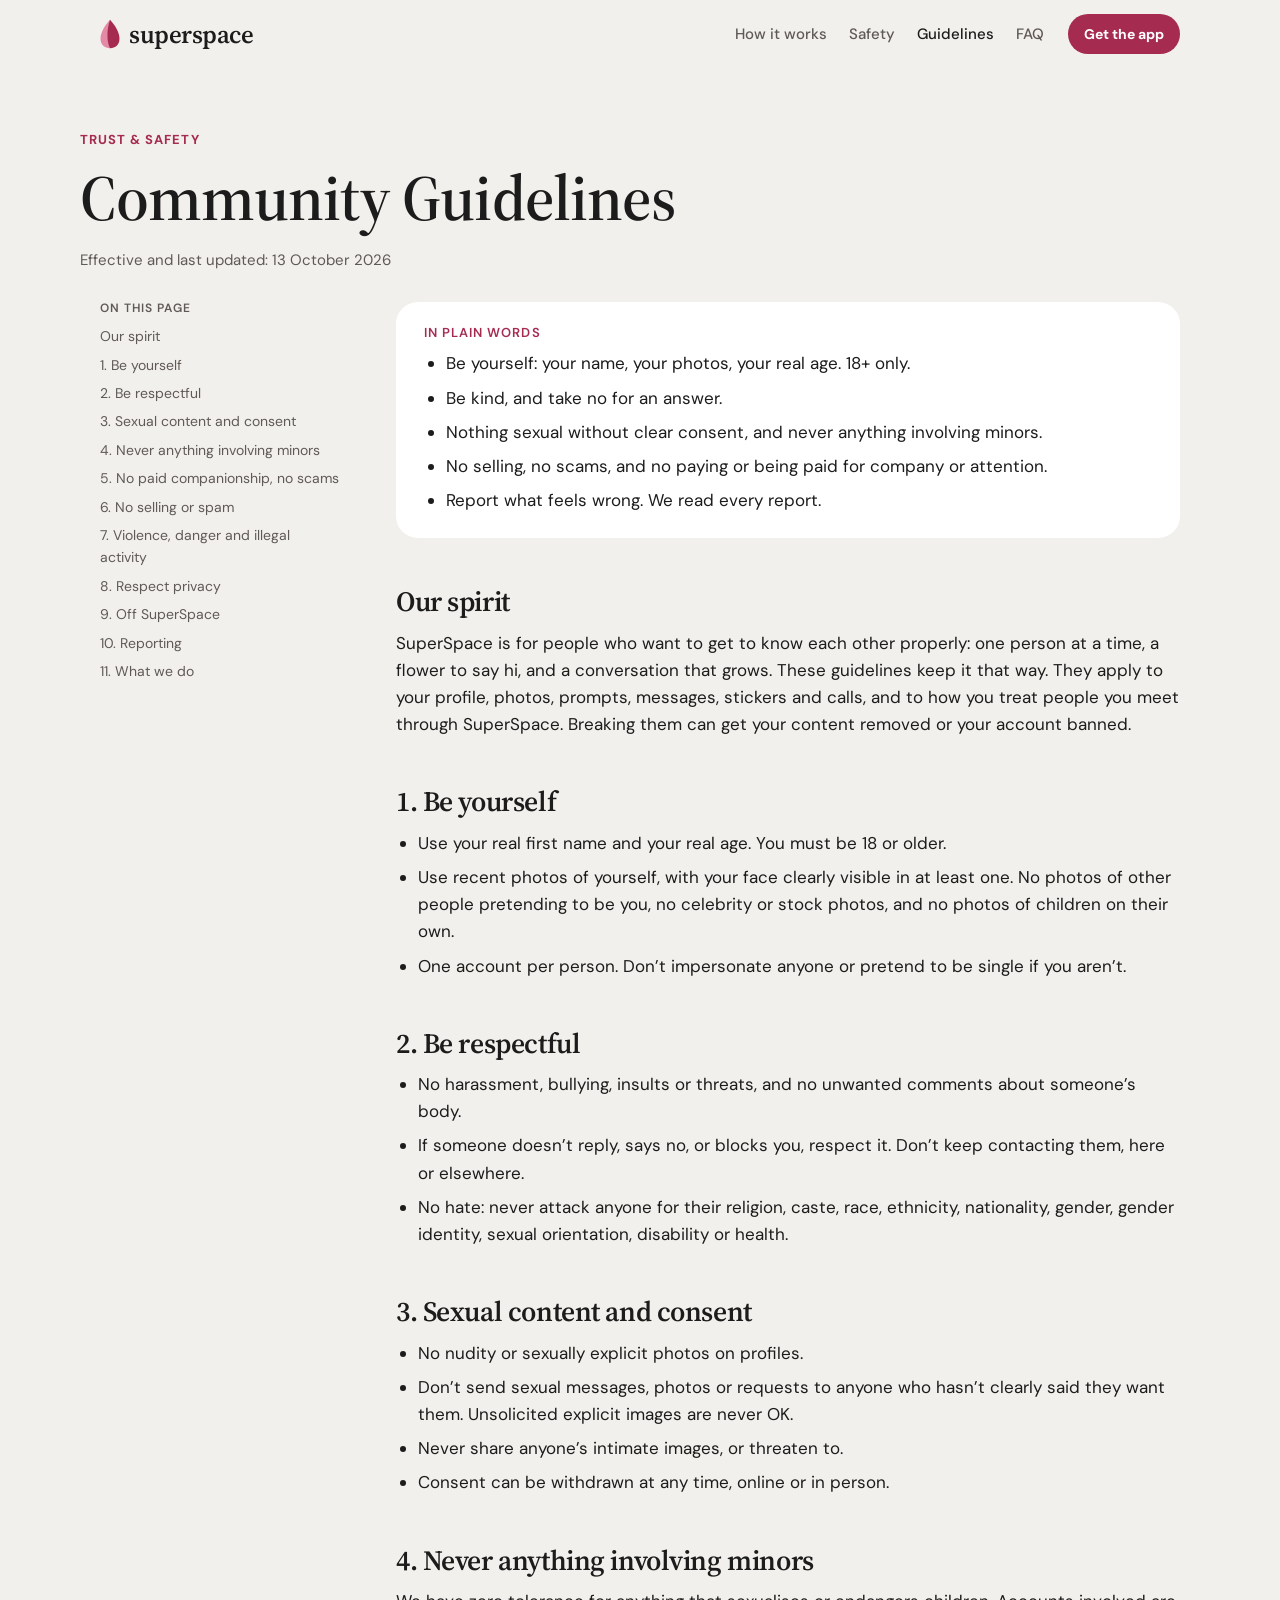
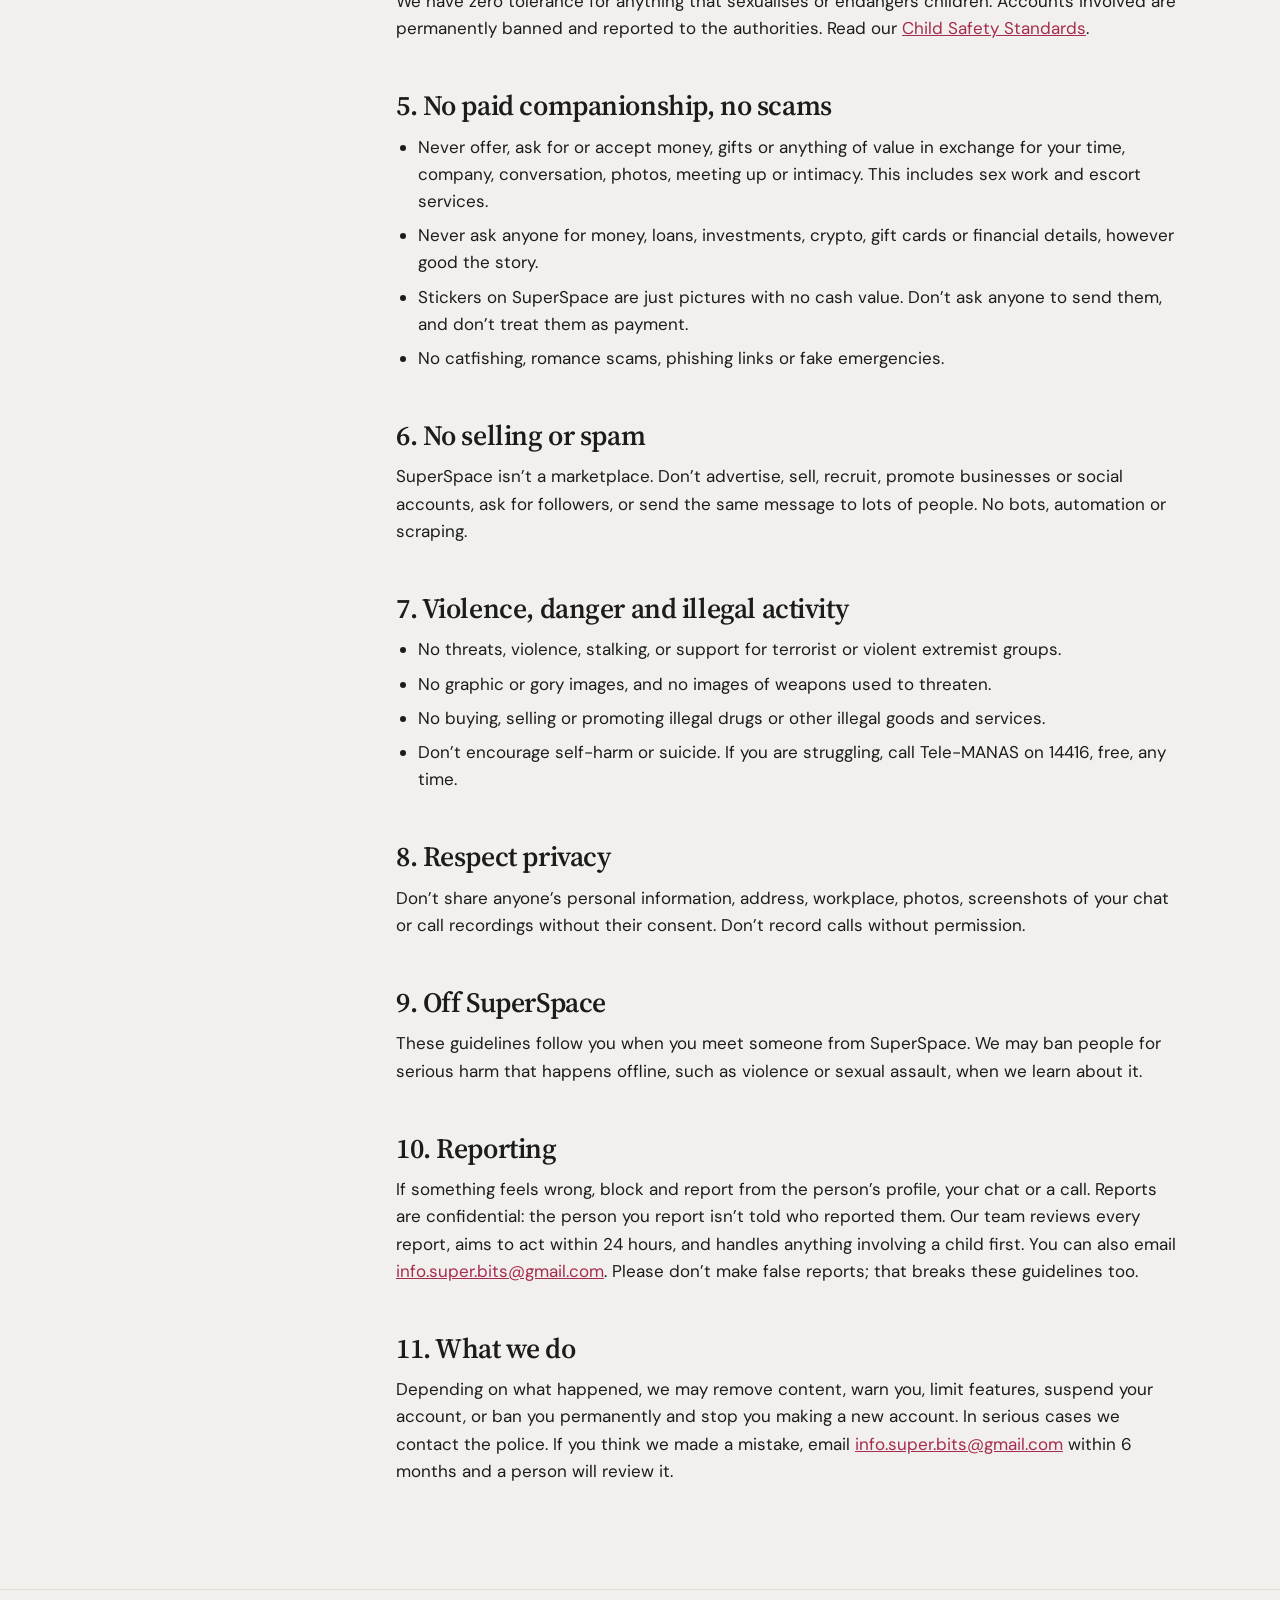
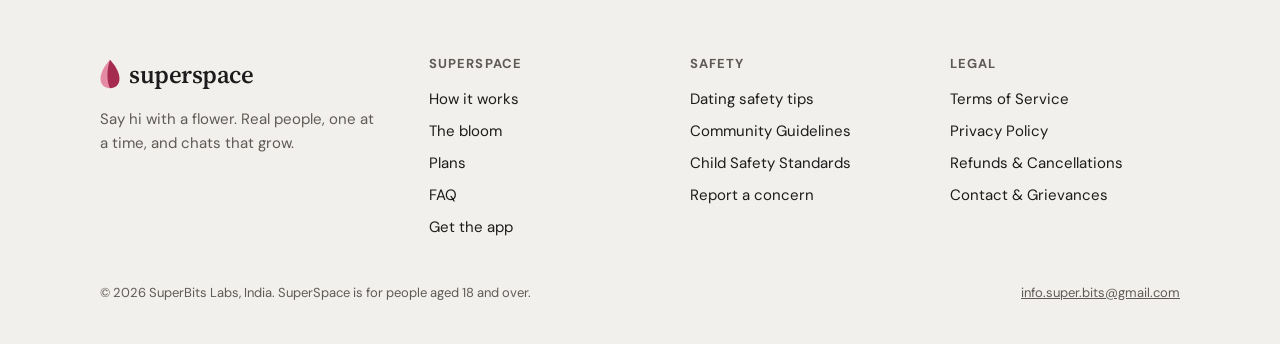
==== community-guidelines.html @ 1fc6d475 "Rebuild the site for SuperSpace the dating app New design in the app's look (paper, rose, the bud), " ====
<!doctype html>
<html lang="en-IN">
<head>
<meta charset="utf-8">
<meta name="viewport" content="width=device-width, initial-scale=1">
<title>Community Guidelines — SuperSpace</title>
<meta name="description" content="The rules that keep SuperSpace kind, safe and real.">
<link rel="canonical" href="https://superspace.superbits.in/community-guidelines">
<meta property="og:type" content="website">
<meta property="og:site_name" content="SuperSpace">
<meta property="og:title" content="Community Guidelines — SuperSpace">
<meta property="og:description" content="The rules that keep SuperSpace kind, safe and real.">
<meta property="og:url" content="https://superspace.superbits.in/community-guidelines">
<meta property="og:image" content="https://superspace.superbits.in/assets/og.png">
<meta name="twitter:card" content="summary_large_image">
<meta name="theme-color" content="#F2F0EC" media="(prefers-color-scheme: light)">
<meta name="theme-color" content="#171213" media="(prefers-color-scheme: dark)">
<link rel="icon" href="/assets/logo.png">
<link rel="apple-touch-icon" href="/assets/apple-touch-icon.png">
<link rel="preconnect" href="https://fonts.googleapis.com">
<link rel="preconnect" href="https://fonts.gstatic.com" crossorigin>
<link rel="stylesheet" href="https://fonts.googleapis.com/css2?family=DM+Sans:opsz,wght@9..40,400;9..40,500;9..40,700;9..40,800&family=Source+Serif+4:ital,opsz,wght@0,8..60,600;1,8..60,600&display=swap">
<link rel="stylesheet" href="/assets/site.css">
</head>
<body>
<a class="skip" href="#main">Skip to content</a>
<header class="top" id="top">
  <div class="wrap">
    <a class="brand" href="/" aria-label="SuperSpace home"><svg viewBox="42 22 76 112" aria-hidden="true"><path d="M80 24 C60 46 44 72 44 96 C44 118 59 132 80 132 C92 110 94 66 80 24 Z" fill="#E58AA6"/><path d="M80 24 C100 46 116 72 116 96 C116 118 101 132 80 132 C68 110 66 66 80 24 Z" fill="var(--rose)"/></svg>superspace</a>
    <nav class="nav" aria-label="Main"><a href="/#how">How it works</a><a href="/safety-tips">Safety</a><a href="/community-guidelines" aria-current="page">Guidelines</a><a href="/#faq">FAQ</a></nav>
    <a class="btn small" href="/#get-app">Get the app</a>
  </div>
</header>
<main id="main">
  <div class="wrap doc-head">
    <span class="eyebrow">Trust &amp; safety</span>
    <h1>Community Guidelines</h1>
    <p class="updated">Effective and last updated: 13 October 2026</p>
  </div>
  <div class="wrap doc">
    <nav class="toc" aria-label="On this page"><h2>On this page</h2><ol><li><a href="#spirit">Our spirit</a></li><li><a href="#authentic">1. Be yourself</a></li><li><a href="#respect">2. Be respectful</a></li><li><a href="#sexual">3. Sexual content and consent</a></li><li><a href="#minors">4. Never anything involving minors</a></li><li><a href="#money">5. No paid companionship, no scams</a></li><li><a href="#commercial">6. No selling or spam</a></li><li><a href="#violence">7. Violence, danger and illegal activity</a></li><li><a href="#privacy">8. Respect privacy</a></li><li><a href="#offline">9. Off SuperSpace</a></li><li><a href="#report">10. Reporting</a></li><li><a href="#enforce">11. What we do</a></li></ol></nav>
    <article class="prose"><section class="plain" aria-label="In plain words"><h2>In plain words</h2><ul>
<li>Be yourself: your name, your photos, your real age. 18+ only.</li>
<li>Be kind, and take no for an answer.</li>
<li>Nothing sexual without clear consent, and never anything involving minors.</li>
<li>No selling, no scams, and no paying or being paid for company or attention.</li>
<li>Report what feels wrong. We read every report.</li>
</ul></section>
<h2 id="spirit">Our spirit</h2>
<p>SuperSpace is for people who want to get to know each other properly: one person at a time, a flower to say hi, and a conversation that grows. These guidelines keep it that way. They apply to your profile, photos, prompts, messages, stickers and calls, and to how you treat people you meet through SuperSpace. Breaking them can get your content removed or your account banned.</p>

<h2 id="authentic">1. Be yourself</h2>
<ul>
  <li>Use your real first name and your real age. You must be 18 or older.</li>
  <li>Use recent photos of yourself, with your face clearly visible in at least one. No photos of other people pretending to be you, no celebrity or stock photos, and no photos of children on their own.</li>
  <li>One account per person. Don’t impersonate anyone or pretend to be single if you aren’t.</li>
</ul>

<h2 id="respect">2. Be respectful</h2>
<ul>
  <li>No harassment, bullying, insults or threats, and no unwanted comments about someone’s body.</li>
  <li>If someone doesn’t reply, says no, or blocks you, respect it. Don’t keep contacting them, here or elsewhere.</li>
  <li>No hate: never attack anyone for their religion, caste, race, ethnicity, nationality, gender, gender identity, sexual orientation, disability or health.</li>
</ul>

<h2 id="sexual">3. Sexual content and consent</h2>
<ul>
  <li>No nudity or sexually explicit photos on profiles.</li>
  <li>Don’t send sexual messages, photos or requests to anyone who hasn’t clearly said they want them. Unsolicited explicit images are never OK.</li>
  <li>Never share anyone’s intimate images, or threaten to.</li>
  <li>Consent can be withdrawn at any time, online or in person.</li>
</ul>

<h2 id="minors">4. Never anything involving minors</h2>
<p>We have zero tolerance for anything that sexualises or endangers children. Accounts involved are permanently banned and reported to the authorities. Read our <a href="/safety-standards">Child Safety Standards</a>.</p>

<h2 id="money">5. No paid companionship, no scams</h2>
<ul>
  <li>Never offer, ask for or accept money, gifts or anything of value in exchange for your time, company, conversation, photos, meeting up or intimacy. This includes sex work and escort services.</li>
  <li>Never ask anyone for money, loans, investments, crypto, gift cards or financial details, however good the story.</li>
  <li>Stickers on SuperSpace are just pictures with no cash value. Don’t ask anyone to send them, and don’t treat them as payment.</li>
  <li>No catfishing, romance scams, phishing links or fake emergencies.</li>
</ul>

<h2 id="commercial">6. No selling or spam</h2>
<p>SuperSpace isn’t a marketplace. Don’t advertise, sell, recruit, promote businesses or social accounts, ask for followers, or send the same message to lots of people. No bots, automation or scraping.</p>

<h2 id="violence">7. Violence, danger and illegal activity</h2>
<ul>
  <li>No threats, violence, stalking, or support for terrorist or violent extremist groups.</li>
  <li>No graphic or gory images, and no images of weapons used to threaten.</li>
  <li>No buying, selling or promoting illegal drugs or other illegal goods and services.</li>
  <li>Don’t encourage self-harm or suicide. If you are struggling, call Tele-MANAS on 14416, free, any time.</li>
</ul>

<h2 id="privacy">8. Respect privacy</h2>
<p>Don’t share anyone’s personal information, address, workplace, photos, screenshots of your chat or call recordings without their consent. Don’t record calls without permission.</p>

<h2 id="offline">9. Off SuperSpace</h2>
<p>These guidelines follow you when you meet someone from SuperSpace. We may ban people for serious harm that happens offline, such as violence or sexual assault, when we learn about it.</p>

<h2 id="report">10. Reporting</h2>
<p>If something feels wrong, block and report from the person’s profile, your chat or a call. Reports are confidential: the person you report isn’t told who reported them. Our team reviews every report, aims to act within 24 hours, and handles anything involving a child first. You can also email <a href="mailto:info.super.bits@gmail.com">info.super.bits@gmail.com</a>. Please don’t make false reports; that breaks these guidelines too.</p>

<h2 id="enforce">11. What we do</h2>
<p>Depending on what happened, we may remove content, warn you, limit features, suspend your account, or ban you permanently and stop you making a new account. In serious cases we contact the police. If you think we made a mistake, email <a href="mailto:info.super.bits@gmail.com">info.super.bits@gmail.com</a> within 6 months and a person will review it.</p>
</article>
  </div>
</main>
<footer class="foot">
  <div class="wrap">
    <div class="cols">
      <div>
        <a class="brand" href="/"><svg viewBox="42 22 76 112" aria-hidden="true"><path d="M80 24 C60 46 44 72 44 96 C44 118 59 132 80 132 C92 110 94 66 80 24 Z" fill="#E58AA6"/><path d="M80 24 C100 46 116 72 116 96 C116 118 101 132 80 132 C68 110 66 66 80 24 Z" fill="var(--rose)"/></svg>superspace</a>
        <p class="tag">Say hi with a flower. Real people, one at a time, and chats that grow.</p>
      </div>
      <div>
        <h4>SuperSpace</h4>
        <ul>
          <li><a href="/#how">How it works</a></li>
          <li><a href="/#bloom">The bloom</a></li>
          <li><a href="/#pricing">Plans</a></li>
          <li><a href="/#faq">FAQ</a></li>
          <li><a href="/#get-app">Get the app</a></li>
        </ul>
      </div>
      <div>
        <h4>Safety</h4>
        <ul>
          <li><a href="/safety-tips">Dating safety tips</a></li>
          <li><a href="/community-guidelines">Community Guidelines</a></li>
          <li><a href="/safety-standards">Child Safety Standards</a></li>
          <li><a href="/contact">Report a concern</a></li>
        </ul>
      </div>
      <div>
        <h4>Legal</h4>
        <ul>
          <li><a href="/terms">Terms of Service</a></li>
          <li><a href="/privacy-policy">Privacy Policy</a></li>
          <li><a href="/refund-policy">Refunds &amp; Cancellations</a></li>
          <li><a href="/contact">Contact &amp; Grievances</a></li>
        </ul>
      </div>
    </div>
    <div class="fine">
      <span>© 2026 SuperBits Labs, India. SuperSpace is for people aged 18 and over.</span>
      <a href="mailto:info.super.bits@gmail.com">info.super.bits@gmail.com</a>
    </div>
  </div>
</footer>
<script>
  // Hairline under the header once the page scrolls.
  (function () {
    var top = document.getElementById('top');
    function onScroll() { top.classList.toggle('scrolled', window.scrollY > 8); }
    window.addEventListener('scroll', onScroll, { passive: true }); onScroll();
  })();
</script>
</body>
</html>
---- assets/site.css ----
/* SuperSpace site — same look as the app: paper, rose, Source Serif 4 + DM Sans. */
:root {
  --paper: #F2F0EC;
  --surface: #FFFFFF;
  --sunk: #EAE6E0;
  --ink: #1C1C1C;
  --muted: #5F5A57;
  --line: #E2DCD4;
  --rose: #A62B50;
  --rose-ink: #FFFFFF;
  --berry: #86203F;
  --blush: #F6DCE4;
  --tint: #F7E7EC;
  --green: #4E8A4F;
  --serif: 'Source Serif 4', Georgia, 'Times New Roman', serif;
  --sans: 'DM Sans', system-ui, -apple-system, 'Segoe UI', sans-serif;
  --radius: 22px;
  --wrap: 1120px;
  color-scheme: light;
}
@media (prefers-color-scheme: dark) {
  :root:not([data-theme="light"]) {
    --paper: #171213; --surface: #211A1C; --sunk: #2A2124; --ink: #F3EDEA; --muted: #B5ABA7;
    --line: #382D30; --rose: #E0577F; --rose-ink: #1A0C11; --berry: #F08AA8; --blush: #3A2229; --tint: #2D1D22;
    --green: #7FB77A; color-scheme: dark;
  }
}
:root[data-theme="dark"] {
  --paper: #171213; --surface: #211A1C; --sunk: #2A2124; --ink: #F3EDEA; --muted: #B5ABA7;
  --line: #382D30; --rose: #E0577F; --rose-ink: #1A0C11; --berry: #F08AA8; --blush: #3A2229; --tint: #2D1D22;
  --green: #7FB77A; color-scheme: dark;
}

*, *::before, *::after { box-sizing: border-box; }
html { -webkit-text-size-adjust: 100%; scroll-behavior: smooth; }
@media (prefers-reduced-motion: reduce) { html { scroll-behavior: auto; } *, *::before, *::after { animation: none !important; transition: none !important; } }
body { margin: 0; background: var(--paper); color: var(--ink); font: 400 17px/1.6 var(--sans); }
img { max-width: 100%; height: auto; display: block; }
a { color: inherit; }
a:focus-visible, button:focus-visible, summary:focus-visible { outline: 3px solid var(--rose); outline-offset: 3px; border-radius: 6px; }
h1, h2, h3 { font-family: var(--serif); font-weight: 600; line-height: 1.12; letter-spacing: -0.015em; text-wrap: balance; margin: 0; }
p { margin: 0; }
.wrap { max-width: var(--wrap); margin: 0 auto; padding-inline: 20px; }
.eyebrow { font-size: 13px; font-weight: 700; letter-spacing: 0.08em; text-transform: uppercase; color: var(--rose); }
.muted { color: var(--muted); }
.skip { position: absolute; left: -999px; top: 8px; background: var(--surface); padding: 8px 14px; border-radius: 10px; z-index: 10; }
.skip:focus { left: 8px; }

/* Header */
.top { position: sticky; top: 0; z-index: 5; background: color-mix(in srgb, var(--paper) 88%, transparent); backdrop-filter: saturate(1.4) blur(12px); -webkit-backdrop-filter: saturate(1.4) blur(12px); border-bottom: 1px solid transparent; }
.top.scrolled { border-bottom-color: var(--line); }
.top .wrap { display: flex; align-items: center; gap: 24px; height: 68px; }
.brand { display: inline-flex; align-items: center; gap: 9px; text-decoration: none; font-family: var(--serif); font-weight: 600; font-size: 25px; letter-spacing: -0.02em; }
.brand svg { width: 20px; height: 30px; }
.nav { display: flex; gap: 22px; margin-left: auto; font-size: 15px; font-weight: 500; }
.nav a { text-decoration: none; color: var(--muted); }
.nav a:hover, .nav a[aria-current="page"] { color: var(--ink); }
.btn { display: inline-flex; align-items: center; justify-content: center; gap: 8px; min-height: 48px; padding: 0 22px; border-radius: 999px; background: var(--rose); color: var(--rose-ink); text-decoration: none; font-weight: 700; font-size: 16px; border: 0; cursor: pointer; transition: transform .15s ease, background .15s ease; }
.btn:hover { transform: translateY(-1px); }
.btn.ghost { background: transparent; color: var(--ink); box-shadow: inset 0 0 0 1.5px var(--line); }
.btn.small { min-height: 40px; padding: 0 16px; font-size: 14px; }
@media (max-width: 760px) { .nav { display: none; } .top .btn.small { margin-left: auto; } }

/* Home: hero */
.hero { padding: 56px 0 40px; }
.hero .wrap { display: grid; grid-template-columns: minmax(0, 1.05fr) minmax(0, 0.95fr); gap: 48px; align-items: center; }
.hero h1 { font-size: clamp(46px, 7vw, 86px); }
.hero h1 em { font-style: italic; color: var(--rose); }
.hero .lede { margin-top: 22px; font-size: 20px; color: var(--muted); max-width: 30ch; }
.hero .cta { margin-top: 30px; display: flex; flex-wrap: wrap; gap: 12px; align-items: center; }
.hero .note { margin-top: 14px; font-size: 14px; color: var(--muted); }
.phones { position: relative; height: 600px; }
.phone { position: absolute; width: 270px; border-radius: 40px; padding: 8px; background: #121011; box-shadow: 0 30px 60px -20px rgba(70, 20, 35, .35); }
.phone img { border-radius: 32px; width: 100%; }
.phones .p1 { right: 190px; top: 70px; transform: rotate(-5deg); }
.phones .p2 { right: 10px; top: 0; transform: rotate(3deg); }
.phones .bud-float { position: absolute; left: 4%; bottom: 40px; width: 92px; animation: sway 6s ease-in-out infinite; transform-origin: 50% 100%; }
@keyframes sway { 0%, 100% { transform: rotate(-3deg); } 50% { transform: rotate(3deg); } }
@media (max-width: 900px) {
  .hero .wrap { grid-template-columns: 1fr; }
  .phones { height: 430px; max-width: 400px; margin: 0 auto; width: 100%; }
  .phone { width: 180px; border-radius: 30px; }
  .phone img { border-radius: 26px; }
  .phones .p1 { right: auto; left: 0; top: 50px; }
  .phones .p2 { right: 0; }
  .phones .bud-float { display: none; }
}

/* Sections */
.section { padding: 84px 0; }
.section.tight { padding: 56px 0; }
.section h2 { font-size: clamp(34px, 4.6vw, 54px); max-width: 18ch; }
.section .intro { margin-top: 16px; font-size: 19px; color: var(--muted); max-width: 58ch; }
.band { background: var(--surface); }

/* How it works */
.steps { margin-top: 44px; display: grid; grid-template-columns: repeat(3, minmax(0, 1fr)); gap: 22px; }
.step { background: var(--paper); border-radius: var(--radius); padding: 26px 26px 0; display: flex; flex-direction: column; gap: 10px; overflow: hidden; }
.band .step { background: var(--paper); }
.step h3 { font-size: 26px; }
.step p { color: var(--muted); font-size: 16px; }
.step .shot { margin-top: auto; padding-top: 18px; }
.step .shot img { width: 78%; margin: 0 auto; border-radius: 26px 26px 0 0; box-shadow: 0 -2px 0 8px #121011; }
@media (max-width: 860px) { .steps { grid-template-columns: 1fr; } .step .shot img { width: 62%; } }

/* The bloom */
.bloom { margin-top: 44px; display: grid; grid-template-columns: repeat(5, minmax(0, 1fr)); gap: 12px; align-items: end; }
.stage { text-align: center; display: flex; flex-direction: column; align-items: center; gap: 6px; }
.stage svg { width: 100%; max-width: 150px; height: auto; }
.stage b { font-family: var(--serif); font-weight: 600; font-size: 22px; }
.stage .day { font-size: 12px; font-weight: 800; letter-spacing: .08em; text-transform: uppercase; color: var(--rose); }
.stage p { font-size: 14px; color: var(--muted); max-width: 18ch; }
@media (max-width: 760px) { .bloom { grid-template-columns: repeat(2, minmax(0, 1fr)); gap: 26px 12px; } .stage:last-child { grid-column: 1 / -1; } }

/* Feature rows */
.split { display: grid; grid-template-columns: minmax(0, 1fr) minmax(0, 1fr); gap: 56px; align-items: center; }
.split .shotcol img { width: 280px; max-width: 80%; aspect-ratio: 9 / 15; object-fit: cover; object-position: top; margin: 0 auto; border-radius: 36px; box-shadow: 0 0 0 8px #121011, 0 30px 60px -24px rgba(70, 20, 35, .4); }
@media (max-width: 860px) { .split { grid-template-columns: 1fr; gap: 36px; } }
.ticks { list-style: none; padding: 0; margin: 26px 0 0; display: grid; gap: 14px; }
.ticks li { display: grid; grid-template-columns: 26px minmax(0, 1fr); gap: 10px; }
.ticks li::before { content: ""; width: 22px; height: 22px; margin-top: 3px; border-radius: 50%; background: var(--tint) url("data:image/svg+xml,%3Csvg xmlns='http://www.w3.org/2000/svg' viewBox='0 0 24 24'%3E%3Cpath d='M6 12.5l4 4 8-9' fill='none' stroke='%23A62B50' stroke-width='2.6' stroke-linecap='round' stroke-linejoin='round'/%3E%3C/svg%3E") center/16px no-repeat; }
.ticks b { font-weight: 700; }

/* Plans */
.plans { margin-top: 40px; display: grid; grid-template-columns: repeat(2, minmax(0, 1fr)); gap: 20px; }
.plan { background: var(--surface); border-radius: var(--radius); padding: 28px; display: flex; flex-direction: column; gap: 14px; }
.plan.feature { box-shadow: inset 0 0 0 2px var(--rose); }
.plan h3 { font-size: 30px; }
.plan .price { font-family: var(--serif); font-size: 20px; color: var(--rose); }
.plan ul { margin: 0; padding-left: 20px; color: var(--muted); display: grid; gap: 6px; }
@media (max-width: 760px) { .plans { grid-template-columns: 1fr; } }

/* FAQ */
.faq { margin-top: 36px; display: grid; gap: 10px; max-width: 820px; }
.faq details { background: var(--surface); border-radius: 18px; padding: 0 22px; }
.faq summary { cursor: pointer; list-style: none; padding: 20px 0; font-weight: 700; font-size: 18px; display: flex; justify-content: space-between; gap: 16px; }
.faq summary::-webkit-details-marker { display: none; }
.faq summary::after { content: "+"; color: var(--rose); font-size: 24px; line-height: 1; }
.faq details[open] summary::after { content: "–"; }
.faq details > div { padding: 0 0 20px; color: var(--muted); }
.faq details > div a { color: var(--rose); }

/* Download */
.get { background: var(--rose); color: var(--rose-ink); border-radius: 32px; padding: 56px 40px; display: grid; grid-template-columns: minmax(0, 1fr) auto; gap: 30px; align-items: center; }
.get h2 { font-size: clamp(32px, 4.4vw, 50px); color: inherit; }
.get p { margin-top: 12px; opacity: .85; font-size: 18px; }
.get .stores { display: flex; flex-direction: column; gap: 12px; }
.store { display: inline-flex; align-items: center; gap: 12px; background: #121011; color: #fff; border-radius: 14px; padding: 10px 20px; text-decoration: none; min-width: 210px; }
.store small { display: block; font-size: 11px; opacity: .75; }
.store span { font-weight: 700; font-size: 18px; line-height: 1.15; }
.store.soon { opacity: .6; cursor: default; }
.store svg { width: 24px; height: 24px; flex: none; }
@media (max-width: 760px) { .get { grid-template-columns: 1fr; padding: 40px 24px; } }

/* Footer */
.foot { padding: 64px 0 40px; border-top: 1px solid var(--line); margin-top: 84px; }
.foot .cols { display: grid; grid-template-columns: 1.3fr repeat(3, minmax(0, 1fr)); gap: 30px; }
.foot h4 { margin: 0 0 12px; font-size: 13px; letter-spacing: .08em; text-transform: uppercase; color: var(--muted); }
.foot ul { list-style: none; margin: 0; padding: 0; display: grid; gap: 8px; font-size: 15px; }
.foot ul a { text-decoration: none; }
.foot ul a:hover { color: var(--rose); }
.foot .fine { margin-top: 44px; font-size: 13px; color: var(--muted); display: flex; flex-wrap: wrap; justify-content: space-between; gap: 12px; }
.foot .tag { margin-top: 10px; color: var(--muted); font-size: 15px; max-width: 28ch; }
@media (max-width: 760px) { .foot .cols { grid-template-columns: 1fr 1fr; } .foot .cols > :first-child { grid-column: 1 / -1; } }

/* Documents (legal, guidelines, safety) */
.doc-head { padding: 56px 0 30px; }
.doc-head h1 { font-size: clamp(40px, 6vw, 64px); margin-top: 10px; }
.doc-head .updated { margin-top: 14px; color: var(--muted); font-size: 15px; }
.doc { display: grid; grid-template-columns: 240px minmax(0, 1fr); gap: 56px; align-items: start; padding-bottom: 20px; }
.toc { position: sticky; top: 92px; font-size: 14px; max-height: calc(100vh - 110px); overflow: auto; }
.toc h2 { font-family: var(--sans); font-size: 12px; letter-spacing: .08em; text-transform: uppercase; color: var(--muted); margin-bottom: 10px; }
.toc ol { margin: 0; padding: 0; list-style: none; display: grid; gap: 6px; }
.toc a { text-decoration: none; color: var(--muted); }
.toc a:hover { color: var(--rose); }
.prose { max-width: 70ch; }
.prose h2 { font-size: 28px; margin: 48px 0 12px; scroll-margin-top: 90px; }
.prose h2:first-child { margin-top: 0; }
.prose h3 { font-family: var(--sans); font-size: 17px; font-weight: 700; margin: 24px 0 6px; letter-spacing: 0; }
.prose p, .prose li { color: var(--ink); }
.prose p + p { margin-top: 12px; }
.prose ul, .prose ol { padding-left: 22px; margin: 10px 0; display: grid; gap: 7px; }
.prose a { color: var(--rose); }
.prose strong { font-weight: 700; }
.plain { background: var(--surface); border-radius: var(--radius); padding: 24px 28px; margin-bottom: 40px; }
.plain h2 { font-family: var(--sans); font-size: 13px; letter-spacing: .08em; text-transform: uppercase; color: var(--rose); margin: 0 0 10px; }
.plain ul { margin: 0; }
.callout { background: var(--tint); border-radius: 16px; padding: 18px 22px; margin: 18px 0; }
.table { width: 100%; border-collapse: collapse; margin: 14px 0; font-size: 15px; }
.table th, .table td { text-align: left; vertical-align: top; padding: 10px 12px; border-bottom: 1px solid var(--line); }
.table th { font-weight: 700; }
.tablewrap { overflow-x: auto; }
@media (max-width: 900px) { .doc { grid-template-columns: 1fr; gap: 24px; } .toc { position: static; max-height: none; background: var(--surface); border-radius: 18px; padding: 18px 22px; } }

/* Small pages */
.cards { display: grid; grid-template-columns: repeat(2, minmax(0, 1fr)); gap: 18px; }
.card { background: var(--surface); border-radius: var(--radius); padding: 26px; }
.card h2 { font-size: 24px; margin-bottom: 8px; }
.card p + p { margin-top: 8px; }
.card a { color: var(--rose); }
@media (max-width: 760px) { .cards { grid-template-columns: 1fr; } }
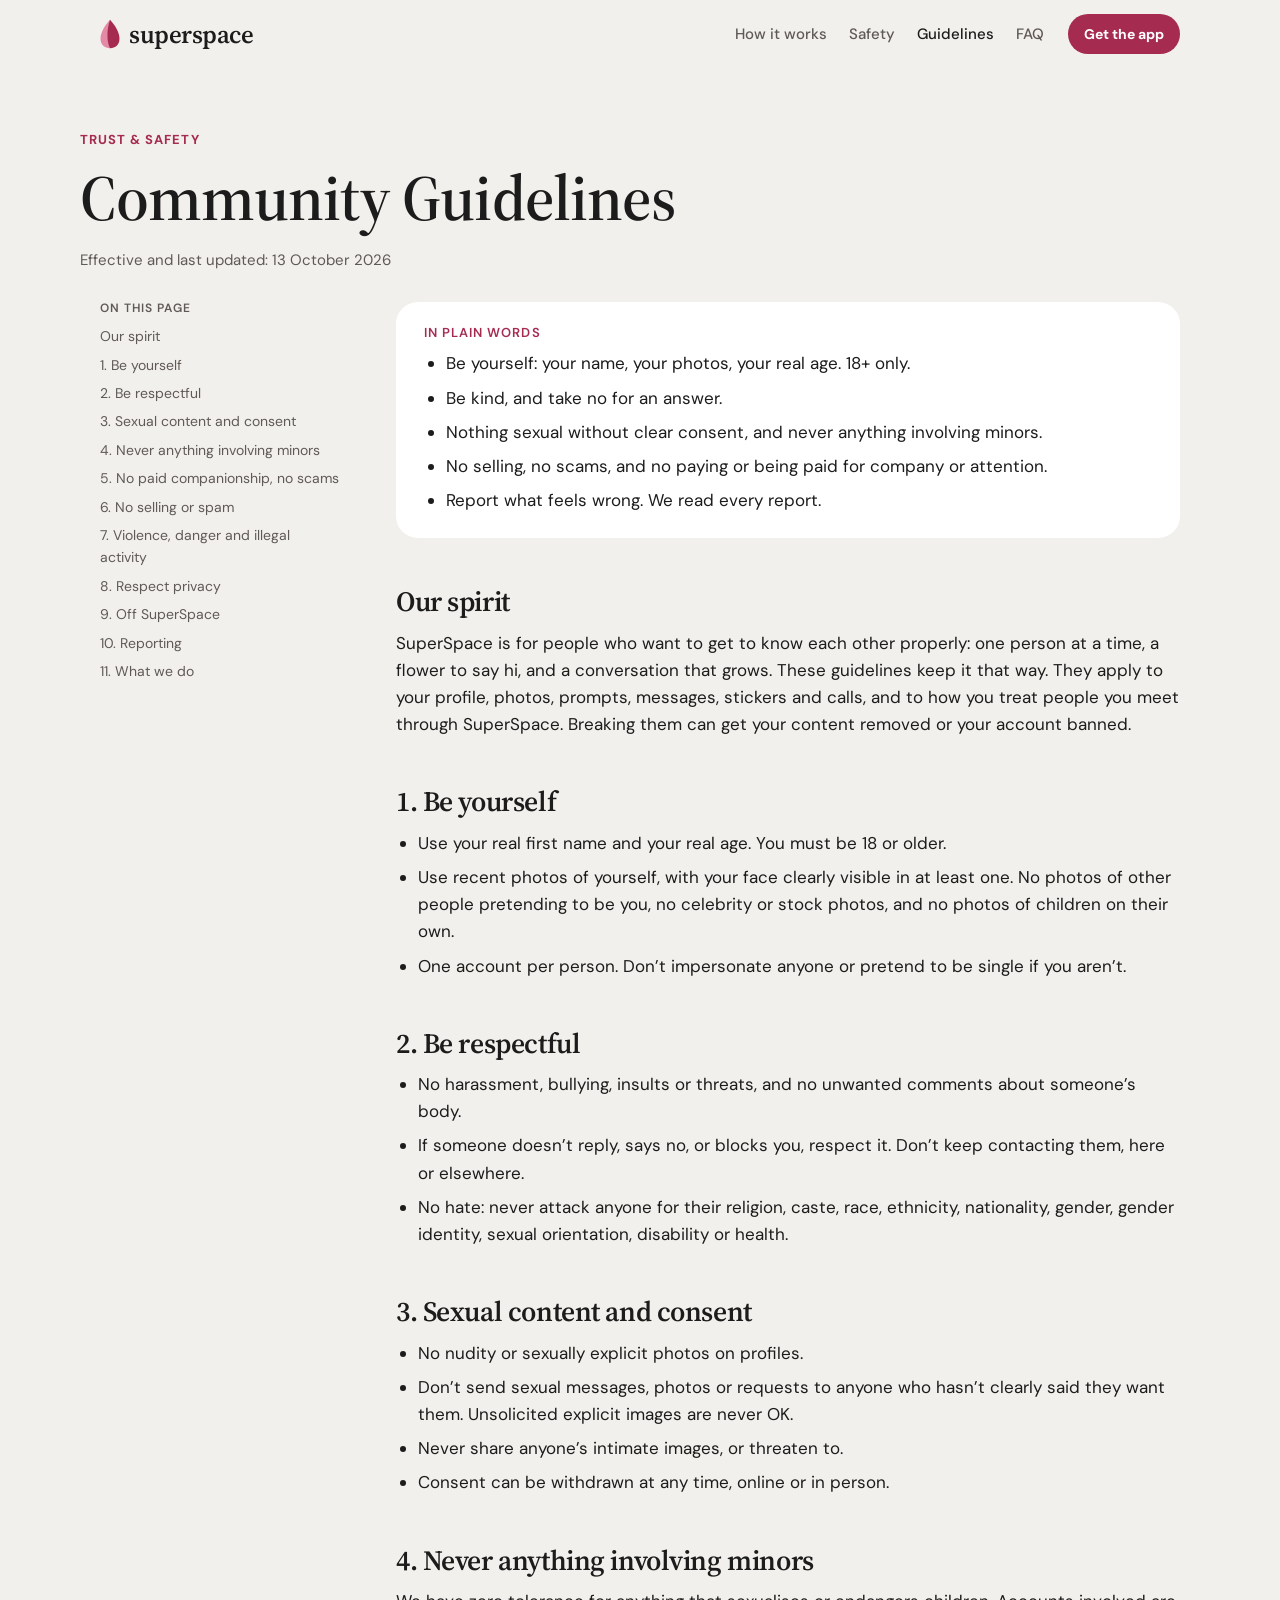
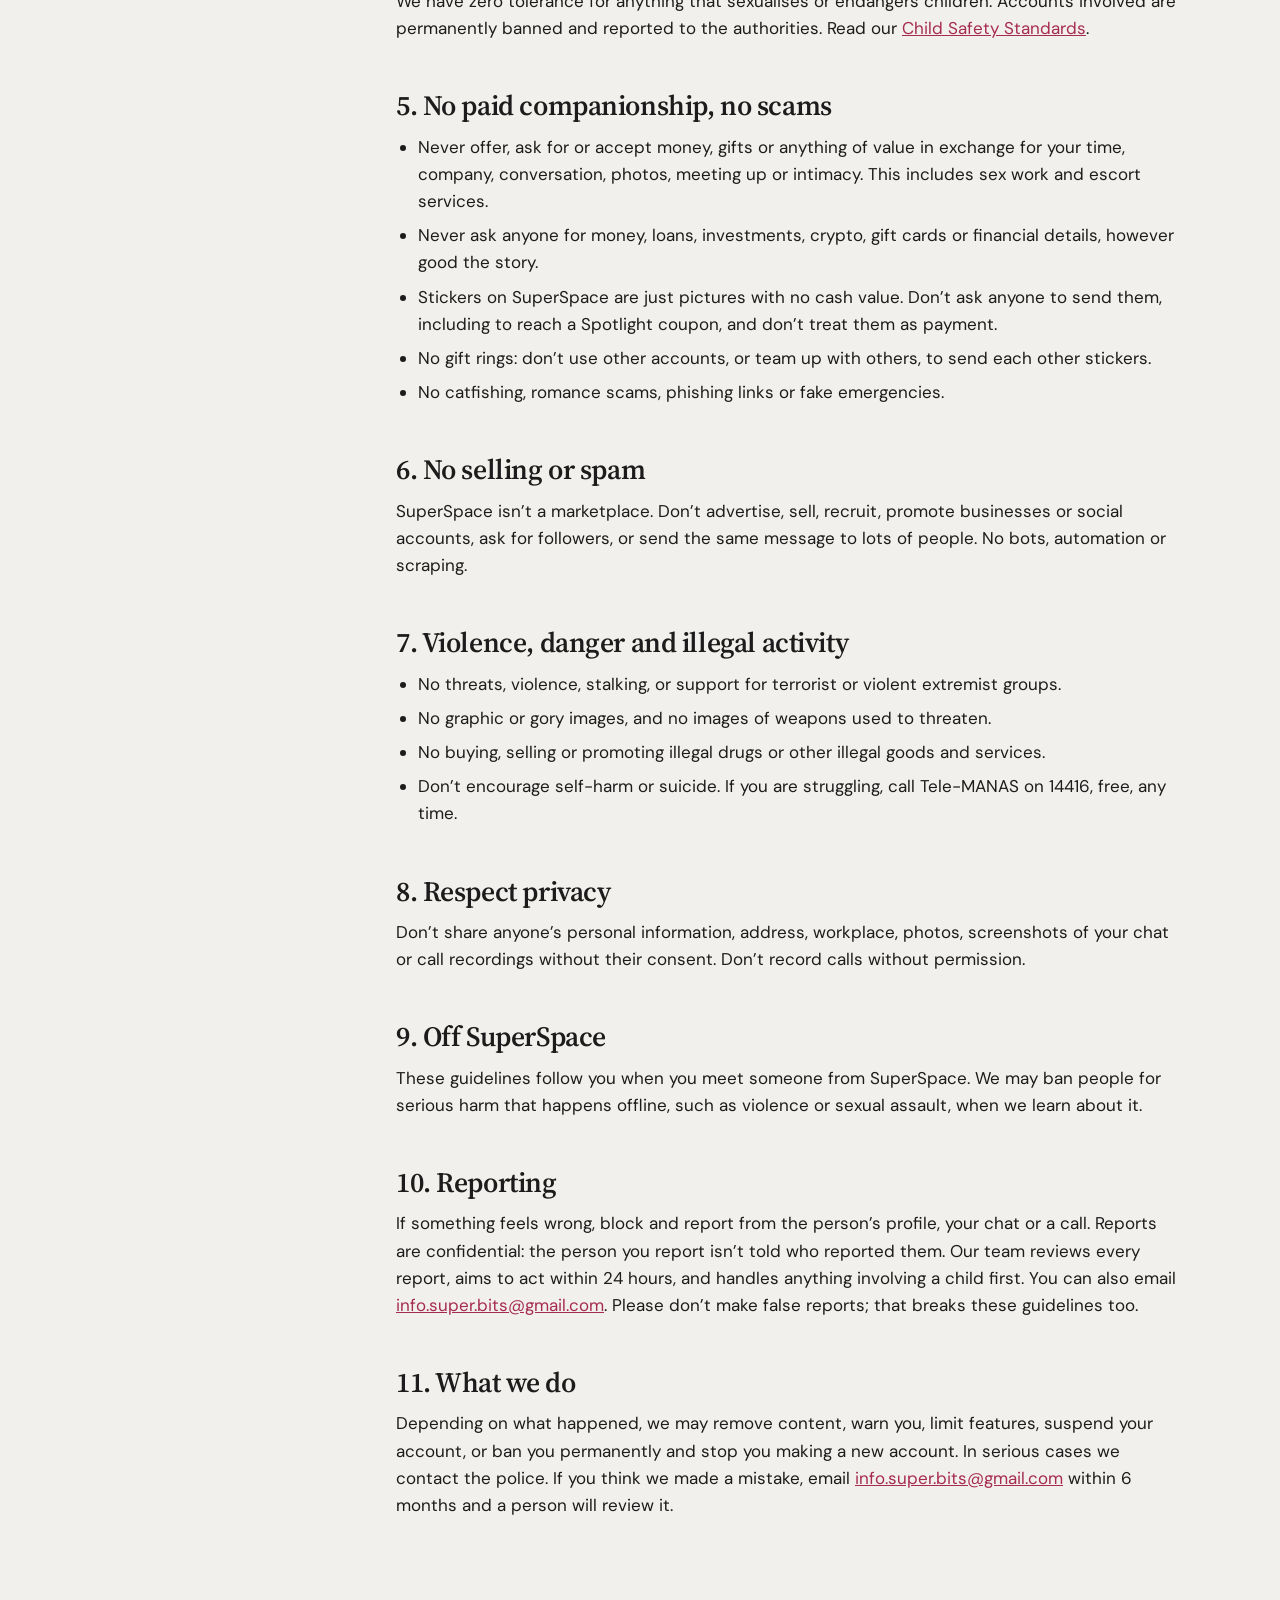
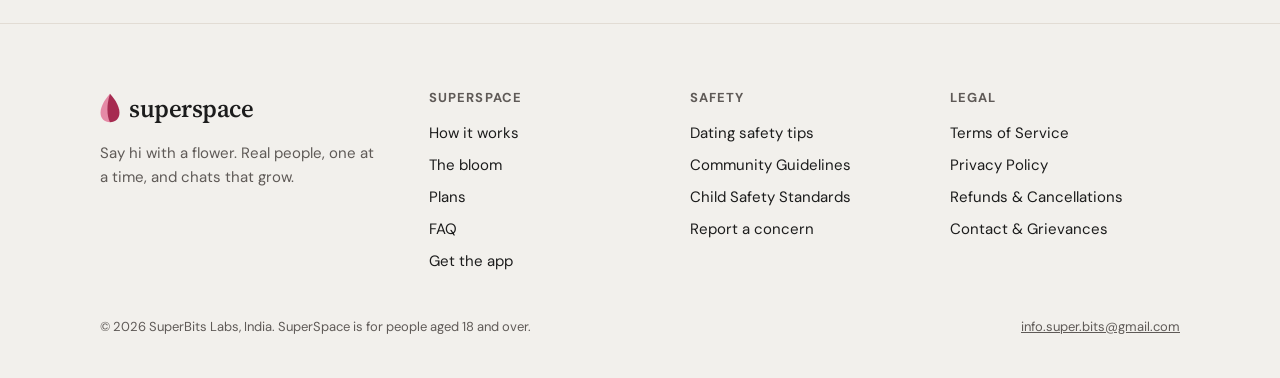
==== commit 1d939adf: "Spotlight terms (not live): coupons from SuperSpace for approved members Ready for when Spotlight sh" ====
--- a/community-guidelines.html
+++ b/community-guidelines.html
@@ -78,7 +78,8 @@
 <ul>
   <li>Never offer, ask for or accept money, gifts or anything of value in exchange for your time, company, conversation, photos, meeting up or intimacy. This includes sex work and escort services.</li>
   <li>Never ask anyone for money, loans, investments, crypto, gift cards or financial details, however good the story.</li>
-  <li>Stickers on SuperSpace are just pictures with no cash value. Don’t ask anyone to send them, and don’t treat them as payment.</li>
+  <li>Stickers on SuperSpace are just pictures with no cash value. Don’t ask anyone to send them, including to reach a Spotlight coupon, and don’t treat them as payment.</li>
+  <li>No gift rings: don’t use other accounts, or team up with others, to send each other stickers.</li>
   <li>No catfishing, romance scams, phishing links or fake emergencies.</li>
 </ul>
 
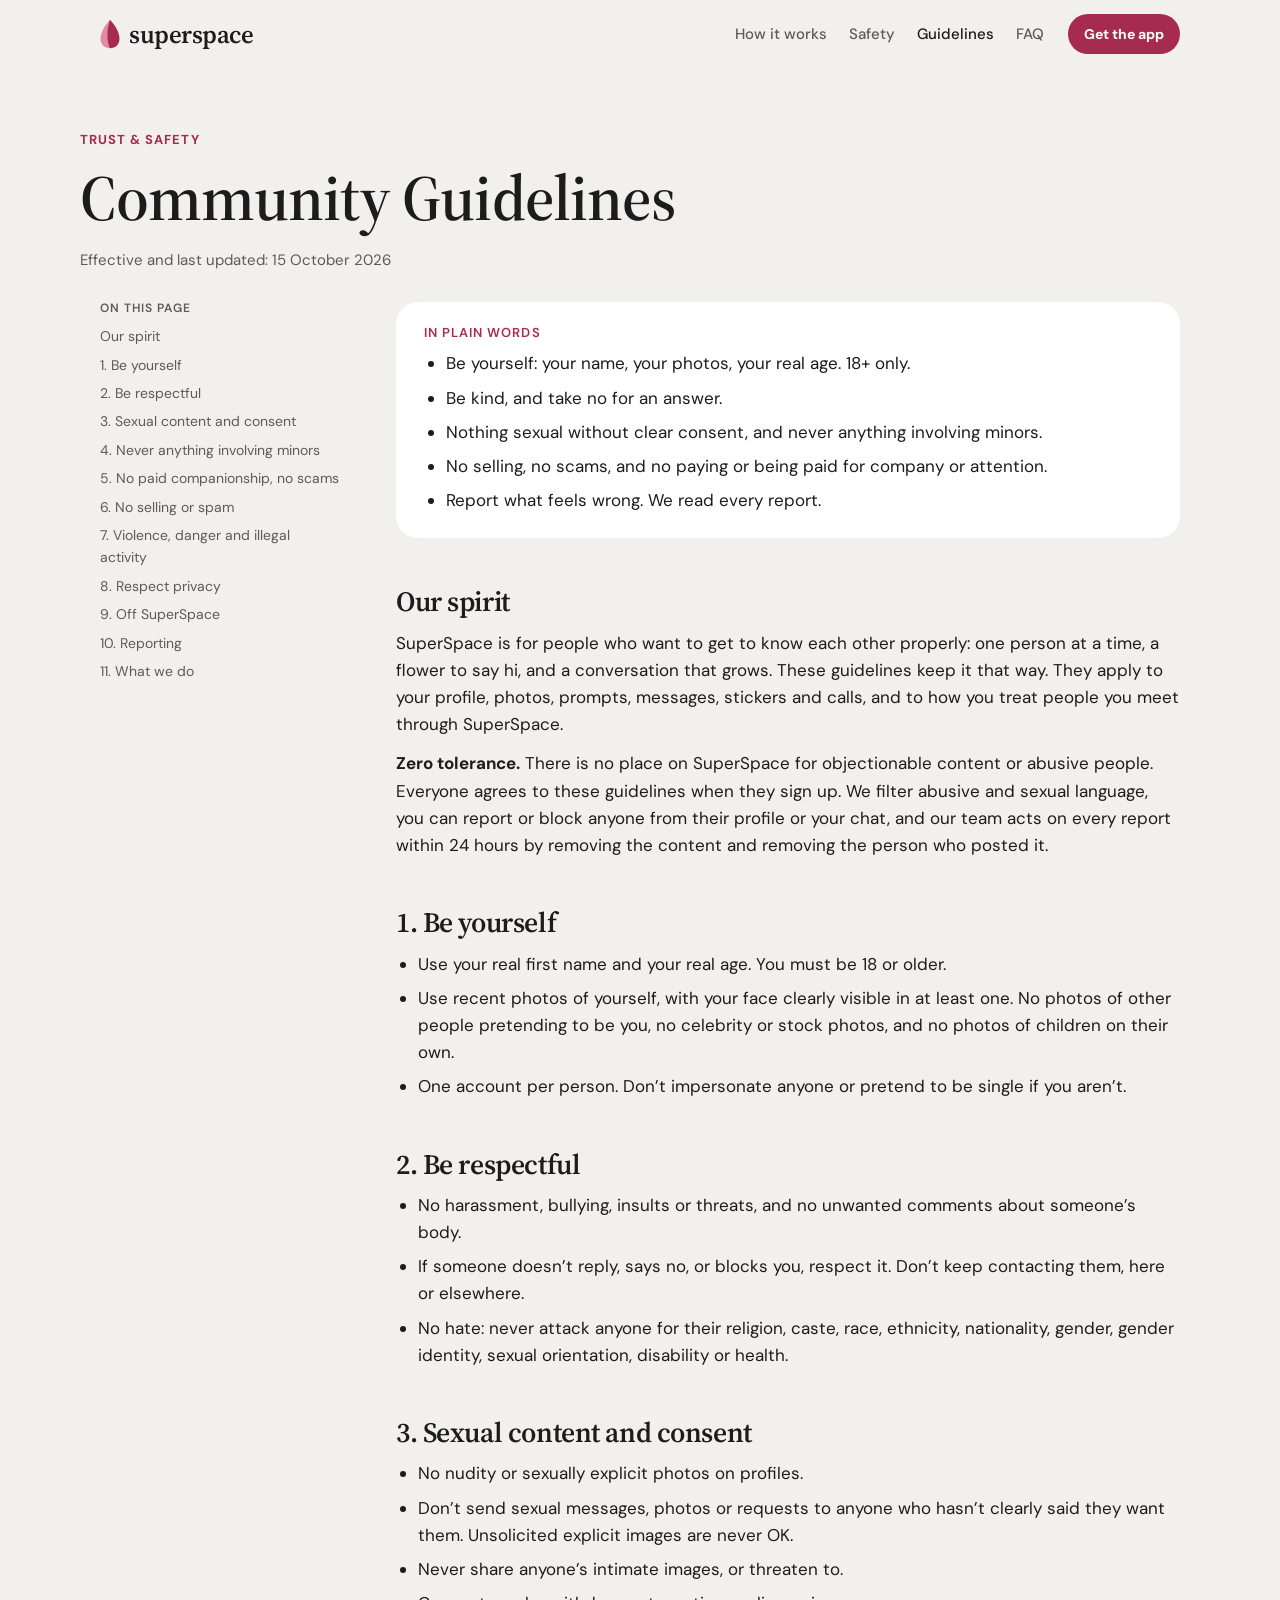
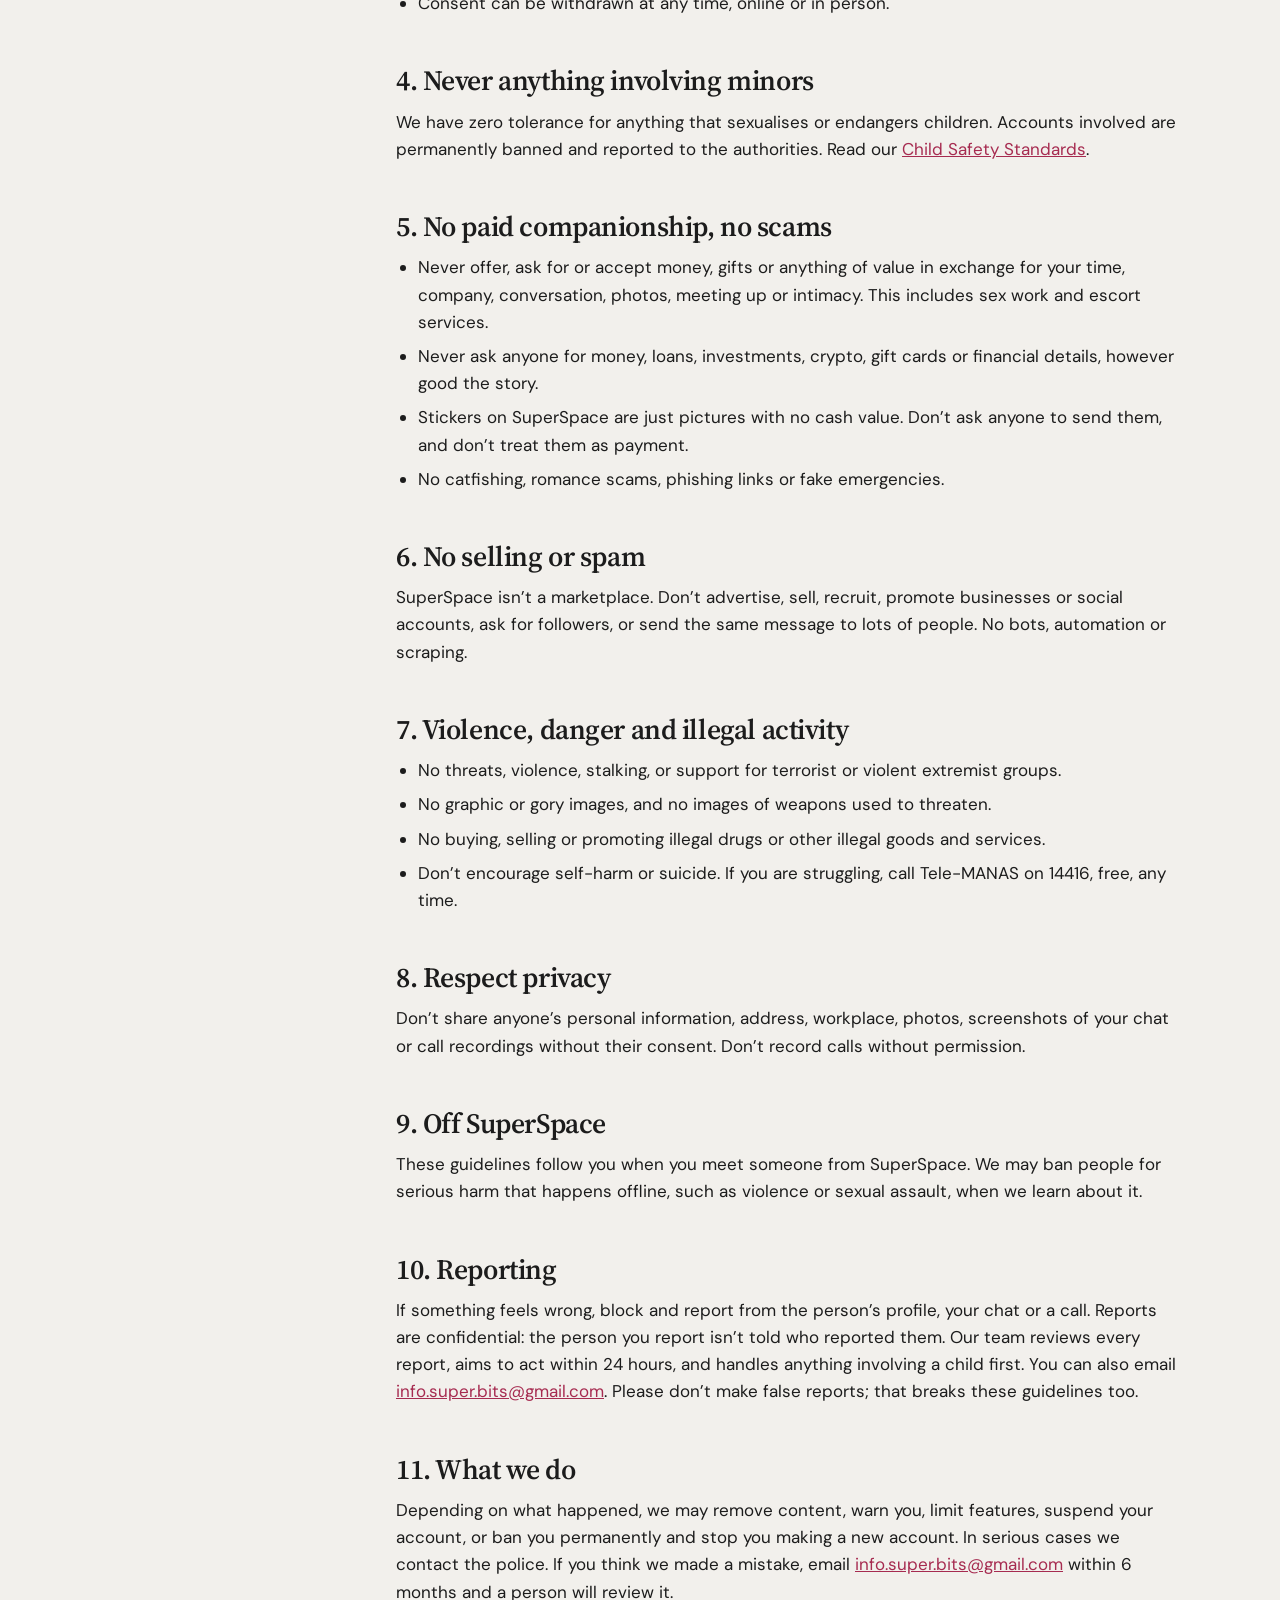
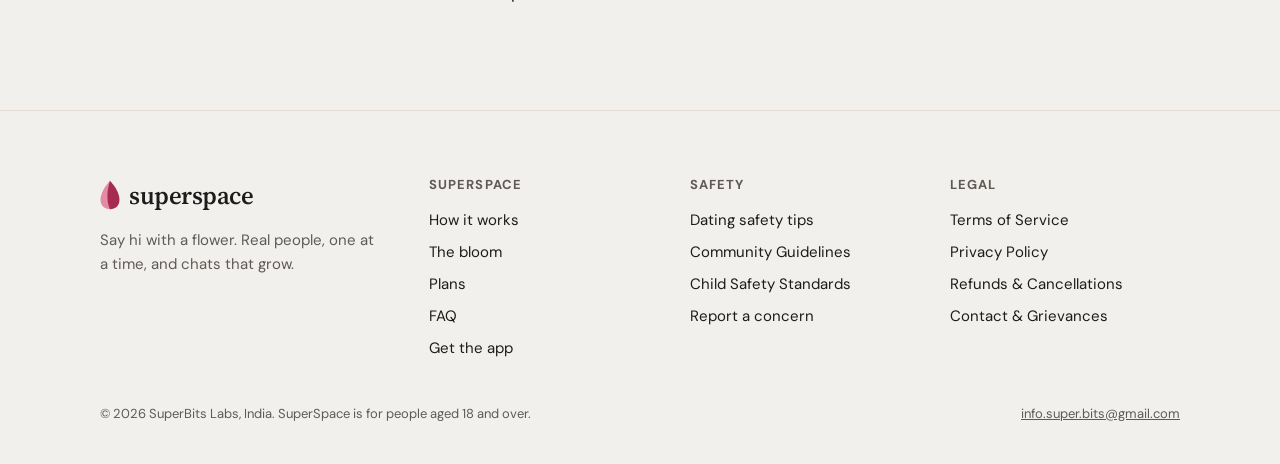
==== commit eb7c7874: "Terms and guidelines: zero tolerance, the content filter, 24-hour report handling, contact in the ap" ====
--- a/community-guidelines.html
+++ b/community-guidelines.html
@@ -35,7 +35,7 @@
   <div class="wrap doc-head">
     <span class="eyebrow">Trust &amp; safety</span>
     <h1>Community Guidelines</h1>
-    <p class="updated">Effective and last updated: 13 October 2026</p>
+    <p class="updated">Effective and last updated: 15 October 2026</p>
   </div>
   <div class="wrap doc">
     <nav class="toc" aria-label="On this page"><h2>On this page</h2><ol><li><a href="#spirit">Our spirit</a></li><li><a href="#authentic">1. Be yourself</a></li><li><a href="#respect">2. Be respectful</a></li><li><a href="#sexual">3. Sexual content and consent</a></li><li><a href="#minors">4. Never anything involving minors</a></li><li><a href="#money">5. No paid companionship, no scams</a></li><li><a href="#commercial">6. No selling or spam</a></li><li><a href="#violence">7. Violence, danger and illegal activity</a></li><li><a href="#privacy">8. Respect privacy</a></li><li><a href="#offline">9. Off SuperSpace</a></li><li><a href="#report">10. Reporting</a></li><li><a href="#enforce">11. What we do</a></li></ol></nav>
@@ -47,7 +47,8 @@
 <li>Report what feels wrong. We read every report.</li>
 </ul></section>
 <h2 id="spirit">Our spirit</h2>
-<p>SuperSpace is for people who want to get to know each other properly: one person at a time, a flower to say hi, and a conversation that grows. These guidelines keep it that way. They apply to your profile, photos, prompts, messages, stickers and calls, and to how you treat people you meet through SuperSpace. Breaking them can get your content removed or your account banned.</p>
+<p>SuperSpace is for people who want to get to know each other properly: one person at a time, a flower to say hi, and a conversation that grows. These guidelines keep it that way. They apply to your profile, photos, prompts, messages, stickers and calls, and to how you treat people you meet through SuperSpace.</p>
+<p><strong>Zero tolerance.</strong> There is no place on SuperSpace for objectionable content or abusive people. Everyone agrees to these guidelines when they sign up. We filter abusive and sexual language, you can report or block anyone from their profile or your chat, and our team acts on every report within 24 hours by removing the content and removing the person who posted it.</p>
 
 <h2 id="authentic">1. Be yourself</h2>
 <ul>
@@ -78,8 +79,7 @@
 <ul>
   <li>Never offer, ask for or accept money, gifts or anything of value in exchange for your time, company, conversation, photos, meeting up or intimacy. This includes sex work and escort services.</li>
   <li>Never ask anyone for money, loans, investments, crypto, gift cards or financial details, however good the story.</li>
-  <li>Stickers on SuperSpace are just pictures with no cash value. Don’t ask anyone to send them, including to reach a Spotlight coupon, and don’t treat them as payment.</li>
-  <li>No gift rings: don’t use other accounts, or team up with others, to send each other stickers.</li>
+  <li>Stickers on SuperSpace are just pictures with no cash value. Don’t ask anyone to send them, and don’t treat them as payment.</li>
   <li>No catfishing, romance scams, phishing links or fake emergencies.</li>
 </ul>
 
